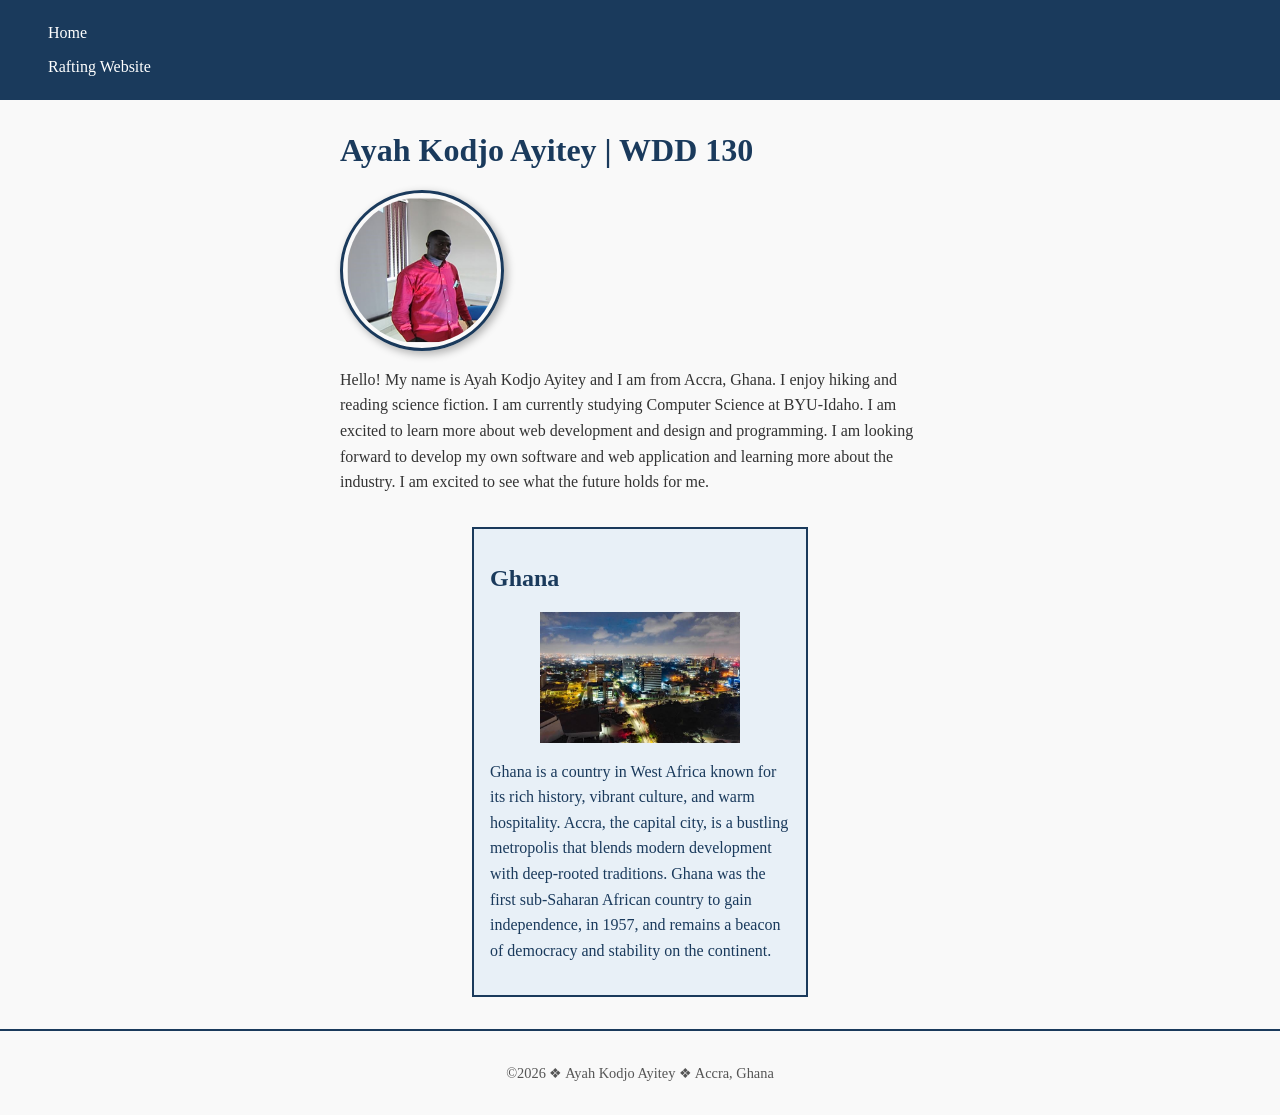
==== wwr/index.html @ 343d41f5 "Add files via upload" ====
<!DOCTYPE html>
<html lang="en-US">

<head>
    <meta charset="utf-8">
    <meta http-equiv="refresh" content="0; url=../index.html">
    <title>Redirecting...</title>
</head>

<body>
    <p>Redirecting to <a href="../index.html">Home</a>...</p>
</body>

</html>
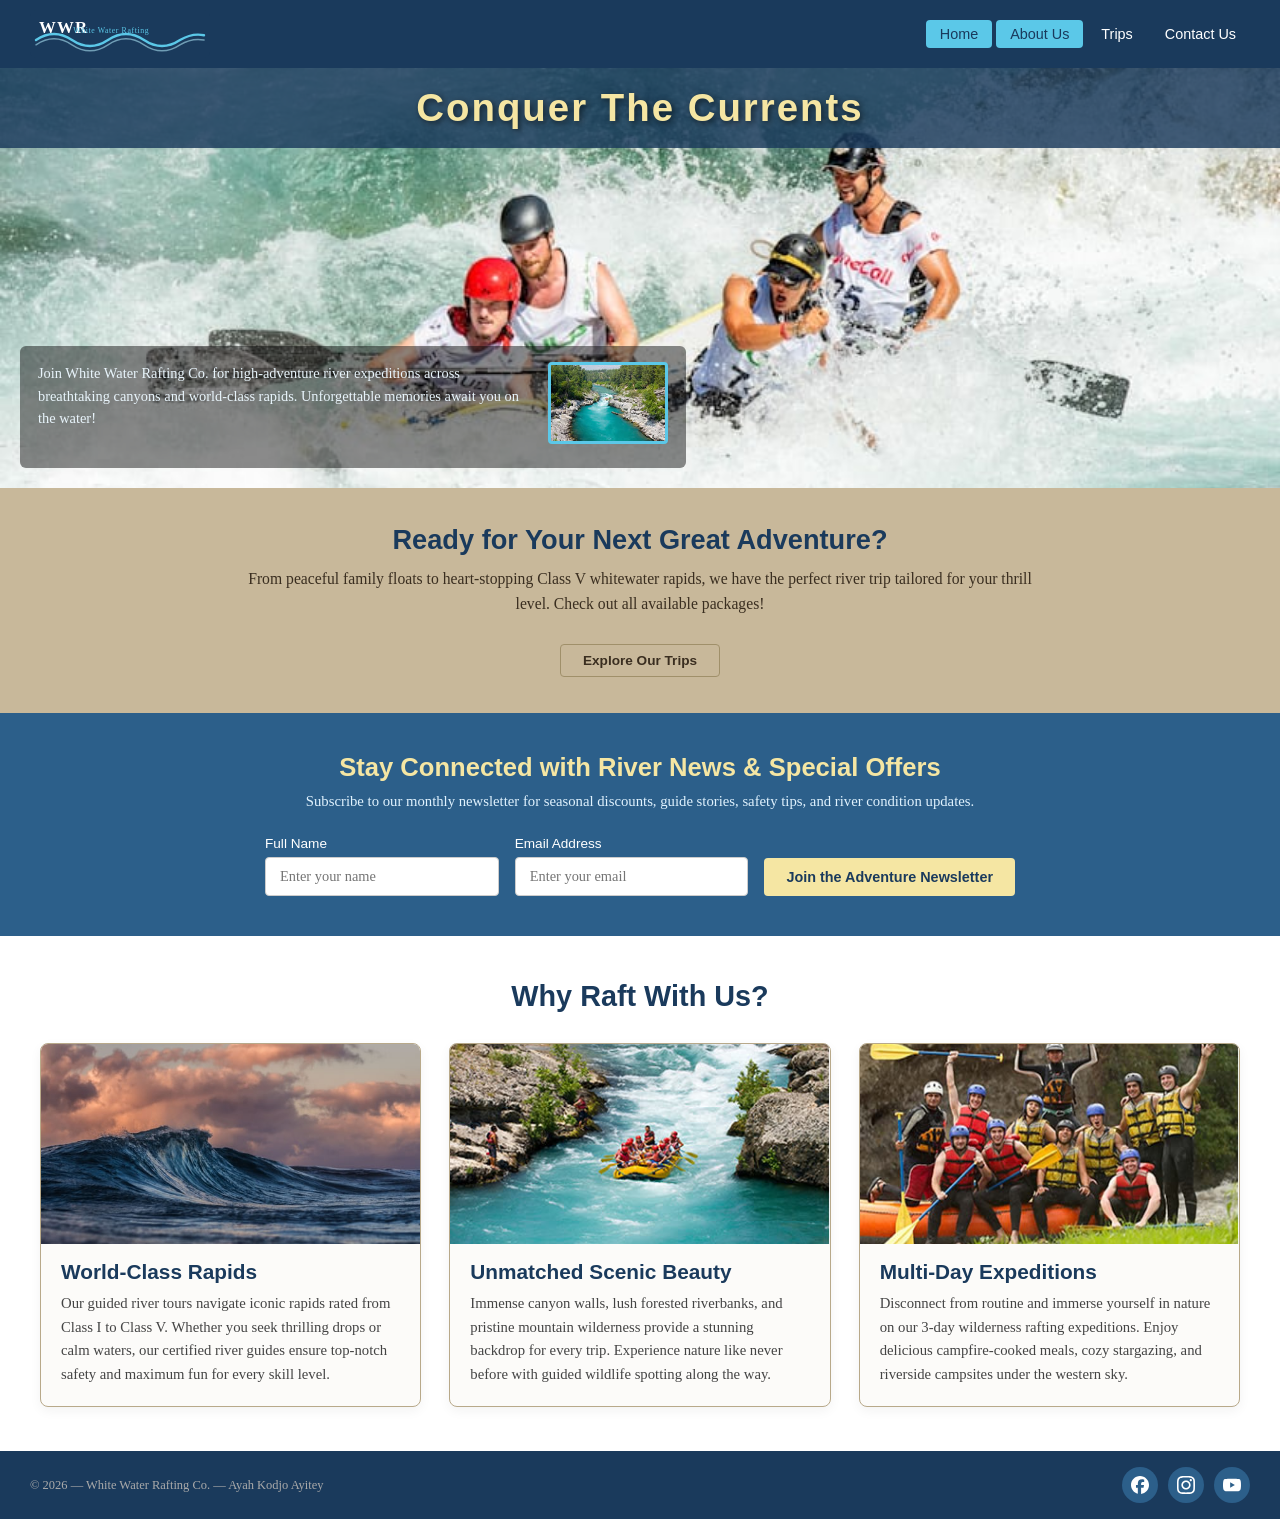
==== commit 9c91b14f: "Add files via upload" ====
--- a/wwr/index.html
+++ b/wwr/index.html
@@ -1,14 +1,115 @@
-<!DOCTYPE html>
-<html lang="en-US">
-
-<head>
-    <meta charset="utf-8">
-    <meta http-equiv="refresh" content="0; url=../index.html">
-    <title>Redirecting...</title>
-</head>
-
-<body>
-    <p>Redirecting to <a href="../index.html">Home</a>...</p>
-</body>
-
+<!DOCTYPE html>
+<html lang="en-US">
+
+<head>
+  <meta charset="utf-8">
+  <meta name="viewport" content="width=device-width, initial-scale=1.0">
+  <meta name="description"
+    content="Welcome to White Water Rafting Co.! Discover thrilling whitewater rafting trips, experienced guides, beautiful river canyons, and family-friendly adventures.">
+  <meta name="author" content="Ayah Kodjo Ayitey">
+  <title>Home | White Water Rafting Co.</title>
+  <link rel="stylesheet" href="styles/rafting.css" type="text/css">
+</head>
+
+<body>
+
+  <!-- ===== HEADER ===== -->
+  <header>
+    <img src="images/logo.svg" alt="White Water Rafting Co. Logo">
+    <nav>
+      <a href="index.html" class="active">Home</a>
+      <a href="about.html">About Us</a>
+      <a href="trips.html">Trips</a>
+      <a href="contact.html">Contact Us</a>
+    </nav>
+  </header>
+
+  <!-- ===== MAIN ===== -->
+  <main>
+
+    <!-- ── HERO BANNER ── -->
+    <div class="hero">
+      <img src="images/hero.jpg" alt="Rafters paddling through white water rapids on a guided river tour">
+      <h1>Conquer The Currents</h1>
+      <article>
+        <img src="images/client.jpg" alt="Rafter smiling in a yellow life jacket">
+        <h2>Unforgettable River Adventures</h2>
+        <p>Join White Water Rafting Co. for high-adventure river expeditions across breathtaking canyons and world-class rapids. Unforgettable memories await you on the water!</p>
+      </article>
+    </div>
+
+    <!-- ── CALL TO ACTION SECTION ── -->
+    <section class="home-cta">
+      <div class="home-cta-content">
+        <h2>Ready for Your Next Great Adventure?</h2>
+        <p>From peaceful family floats to heart-stopping Class V whitewater rapids, we have the perfect river trip tailored for your thrill level. Check out all available packages!</p>
+        <a href="trips.html" class="btn btn-cta">Explore Our Trips</a>
+      </div>
+    </section>
+
+    <!-- ── NEWSLETTER SIGNUP FORM ── -->
+    <section class="newsletter-section">
+      <div class="newsletter-container">
+        <h2>Stay Connected with River News & Special Offers</h2>
+        <p>Subscribe to our monthly newsletter for seasonal discounts, guide stories, safety tips, and river condition updates.</p>
+        <form class="newsletter-form" action="#" method="get">
+          <div class="newsletter-group">
+            <label for="user-name">Full Name</label>
+            <input type="text" id="user-name" name="user-name" placeholder="Enter your name" required>
+          </div>
+          <div class="newsletter-group">
+            <label for="user-email">Email Address</label>
+            <input type="email" id="user-email" name="user-email" placeholder="Enter your email" required>
+          </div>
+          <button type="submit" class="btn btn-signup">Join the Adventure Newsletter</button>
+        </form>
+      </div>
+    </section>
+
+    <!-- ── GRID CONTENT SECTION ── -->
+    <section class="home-grid-section">
+      <h2>Why Raft With Us?</h2>
+      <div class="home-grid">
+        
+        <article class="home-card">
+          <img src="images/rapids.jpg" alt="Exciting whitewater rapids in Devil's Canyon">
+          <h3>World-Class Rapids</h3>
+          <p>Our guided river tours navigate iconic rapids rated from Class I to Class V. Whether you seek thrilling drops or calm waters, our certified river guides ensure top-notch safety and maximum fun for every skill level.</p>
+        </article>
+
+        <article class="home-card">
+          <img src="images/rivers.jpg" alt="Serene river winding through scenic mountain canyons">
+          <h3>Unmatched Scenic Beauty</h3>
+          <p>Immense canyon walls, lush forested riverbanks, and pristine mountain wilderness provide a stunning backdrop for every trip. Experience nature like never before with guided wildlife spotting along the way.</p>
+        </article>
+
+        <article class="home-card">
+          <img src="images/camping.jpg" alt="Rafting campfire camp setup at sunset">
+          <h3>Multi-Day Expeditions</h3>
+          <p>Disconnect from routine and immerse yourself in nature on our 3-day wilderness rafting expeditions. Enjoy delicious campfire-cooked meals, cozy stargazing, and riverside campsites under the western sky.</p>
+        </article>
+
+      </div>
+    </section>
+
+  </main>
+
+  <!-- ===== FOOTER ===== -->
+  <footer>
+    <p>&copy; 2026 &mdash; White Water Rafting Co. &mdash; Ayah Kodjo Ayitey</p>
+    <nav class="socialmedia">
+      <a href="https://www.facebook.com" target="_blank">
+        <img src="images/facebook.svg" alt="Facebook">
+      </a>
+      <a href="https://www.instagram.com" target="_blank">
+        <img src="images/instagram.svg" alt="Instagram">
+      </a>
+      <a href="https://www.youtube.com" target="_blank">
+        <img src="images/youtube.svg" alt="YouTube">
+      </a>
+    </nav>
+  </footer>
+
+</body>
+
 </html>
--- a/wwr/styles/rafting.css
+++ b/wwr/styles/rafting.css
@@ -0,0 +1,987 @@
+/* ============================================================
+   rafting.css  –  White Water Rafting Co.
+   Author: Ayah Kodjo Ayitey
+   ============================================================ */
+
+/* ── CSS Variables ── */
+:root {
+    --primary-color: #1a3a5c;
+    /* deep navy               */
+    --accent1-color: #2c5f8a;
+    /* medium blue             */
+    --accent2-color: #5bc8e8;
+    /* sky/water blue          */
+    --tan-bg: #c8b89a;
+    /* warm tan (thrill band)  */
+    --card-border: #b8a98a;
+    /* muted tan for borders   */
+    --dark-overlay: rgba(0, 0, 0, 0.45);
+    --body-font: Georgia, 'Times New Roman', serif;
+    --heading-font: 'Trebuchet MS', Verdana, sans-serif;
+}
+
+/* ── Reset ── */
+* {
+    margin: 0;
+    padding: 0;
+    box-sizing: border-box;
+}
+
+/* ── Body ── */
+body {
+    font-family: var(--body-font);
+    color: #333;
+    background-color: #f4f1ec;
+}
+
+/* ── Headings ── */
+h1,
+h2,
+h3 {
+    font-family: var(--heading-font);
+    color: var(--primary-color);
+}
+
+/* ======================
+   HEADER  –  CSS Grid
+   ====================== */
+header {
+    background-color: var(--primary-color);
+    display: grid;
+    grid-template-columns: 200px 1fr;
+    align-items: center;
+    padding: 10px 30px;
+    width: 100%;
+}
+
+header img {
+    display: block;
+    width: 180px;
+    height: auto;
+}
+
+/* NAV  –  CSS Flex */
+header nav {
+    display: flex;
+    justify-content: flex-end;
+    gap: 4px;
+    margin: 0;
+    padding: 0;
+}
+
+header nav a {
+    color: #ffffff;
+    text-decoration: none;
+    font-family: var(--heading-font);
+    font-size: 0.9rem;
+    padding: 6px 14px;
+    border-radius: 4px;
+    transition: background-color 0.2s;
+}
+
+header nav a:hover,
+header nav a[href="about.html"] {
+    background-color: var(--accent2-color);
+    color: var(--primary-color);
+}
+
+/* ======================
+   HERO BANNER
+   ====================== */
+.hero {
+    position: relative;
+    width: 100%;
+    overflow: hidden;
+}
+
+.hero > img:first-child {
+    display: block;
+    width: 100%;
+    height: 420px;
+    object-fit: cover;
+}
+
+.hero h1 {
+    position: absolute;
+    top: 0;
+    width: 100%;
+    padding: 18px;
+    text-align: center;
+    font-family: var(--heading-font);
+    font-size: 2.4rem;
+    color: #f5e6a3;
+    background-color: rgba(26, 58, 92, 0.82);
+    letter-spacing: 2px;
+    text-shadow: 2px 2px 6px rgba(0, 0, 0, 0.6);
+}
+
+.hero article {
+    position: absolute;
+    bottom: 20px;
+    left: 20px;
+    width: 52%;
+    background-color: var(--dark-overlay);
+    color: #ffffff;
+    border-radius: 6px;
+    padding: 16px 18px;
+    margin: 0;
+}
+
+.hero article img {
+    float: right;
+    width: 120px;
+    height: auto;
+    margin: 0 0 8px 14px;
+    border: 3px solid var(--accent2-color);
+    border-radius: 4px;
+}
+
+.hero article h2 {
+    /* visually hidden but meaningful for accessibility */
+    position: absolute;
+    width: 1px;
+    height: 1px;
+    overflow: hidden;
+    clip: rect(0, 0, 0, 0);
+    white-space: nowrap;
+}
+
+.hero article p {
+    color: #e8f4fb;
+    font-size: 0.9rem;
+    line-height: 1.55;
+}
+
+/* ── Buttons ── */
+.btn {
+    display: inline-block;
+    padding: 8px 22px;
+    background-color: #c8b89a;
+    color: #3a2e20;
+    font-family: var(--heading-font);
+    font-size: 0.85rem;
+    font-weight: bold;
+    text-decoration: none;
+    border-radius: 4px;
+    border: 1px solid #a0906a;
+    transition: background-color 0.2s, color 0.2s;
+    margin-top: 10px;
+}
+
+.btn:hover {
+    background-color: #a0906a;
+    color: #ffffff;
+}
+
+.btn-light {
+    background-color: rgba(200, 184, 154, 0.25);
+    color: #f0e8d8;
+    border-color: #c8b89a;
+}
+
+.btn-light:hover {
+    background-color: #c8b89a;
+    color: #3a2e20;
+}
+
+/* ======================
+   HISTORY SECTION
+   ====================== */
+.history-section {
+    padding: 40px 30px;
+    background-color: #ffffff;
+}
+
+.history-section h2 {
+    font-size: 1.6rem;
+    margin-bottom: 20px;
+    color: var(--primary-color);
+    text-align: center;
+}
+
+/* 3-column: text | image | text */
+.history-content {
+    display: grid;
+    grid-template-columns: 1fr auto 1fr;
+    gap: 28px;
+    align-items: center;
+}
+
+.history-content img {
+    width: 220px;
+    height: 180px;
+    object-fit: cover;
+    border-radius: 4px;
+    border: 3px solid var(--card-border);
+}
+
+.history-content p {
+    font-size: 0.92rem;
+    line-height: 1.7;
+    color: #333;
+    margin: 0;
+}
+
+/* ======================
+   ADVENTURE AWAITS SECTION
+   ====================== */
+.adventures-section {
+    padding: 40px 30px;
+    background-color: var(--primary-color);
+}
+
+.adventures-section h2 {
+    color: #f5e6a3;
+    font-size: 1.6rem;
+    text-align: center;
+    margin-bottom: 24px;
+}
+
+.adventures-grid {
+    display: flex;
+    gap: 12px;
+    justify-content: center;
+}
+
+.adventures-grid figure {
+    flex: 1;
+    display: flex;
+    flex-direction: column;
+    align-items: center;
+    margin: 0;
+}
+
+.adventures-grid figure img {
+    width: 100%;
+    height: 160px;
+    object-fit: cover;
+    border-radius: 4px;
+    border: 3px solid var(--accent2-color);
+    display: block;
+}
+
+.adventures-grid figcaption {
+    font-family: var(--heading-font);
+    font-size: 0.78rem;
+    color: #d0e8f5;
+    text-align: center;
+    margin-top: 8px;
+    font-style: italic;
+    letter-spacing: 0.5px;
+}
+
+/* ======================
+   "MORE THAN JUST THE THRILL"
+   ====================== */
+.thrill {
+    background-color: var(--tan-bg);
+    display: flex;
+    align-items: center;
+    gap: 0;
+    padding: 40px 30px;
+}
+
+.thrill img {
+    width: 48%;
+    height: auto;
+    object-fit: cover;
+    border-radius: 4px;
+    flex-shrink: 0;
+}
+
+.thrill article {
+    flex: 1;
+    background-color: rgba(80, 70, 55, 0.75);
+    color: #f0e8d8;
+    padding: 30px 28px;
+    margin: 0 0 0 -30px;
+    border-radius: 4px;
+    z-index: 1;
+}
+
+.thrill article h2 {
+    color: #f0e8d8;
+    font-size: 1.35rem;
+    margin-bottom: 12px;
+}
+
+.thrill article p {
+    color: #e0d4c0;
+    font-size: 0.9rem;
+    line-height: 1.65;
+    margin-bottom: 16px;
+}
+
+/* ======================
+   FOOTER
+   ====================== */
+footer {
+    background-color: var(--primary-color);
+    color: #cccccc;
+    display: flex;
+    align-items: center;
+    justify-content: space-between;
+    padding: 16px 30px;
+    width: 100%;
+}
+
+footer p {
+    color: #aaaaaa;
+    font-size: 0.78rem;
+}
+
+/* ── Social icons (Flex, right-aligned) ── */
+.socialmedia {
+    display: flex;
+    align-items: center;
+    gap: 10px;
+    margin: 0;
+    padding: 0;
+}
+
+.socialmedia a {
+    text-decoration: none;
+    display: flex;
+    align-items: center;
+    justify-content: center;
+    width: 36px;
+    height: 36px;
+    border-radius: 50%;
+    background-color: var(--accent1-color);
+    transition: background-color 0.2s;
+}
+
+.socialmedia a:hover {
+    background-color: var(--accent2-color);
+}
+
+.socialmedia img {
+    width: 18px;
+    height: 18px;
+    filter: invert(1);
+    display: block;
+}
+
+/* ======================
+   CONTACT PAGE
+   ====================== */
+
+/* ── Company Info (centered) ── */
+.company-info {
+    text-align: center;
+    padding: 36px 30px 24px;
+    background-color: #ffffff;
+    border: none;
+    margin: 0;
+}
+
+.company-info h1 {
+    font-size: 1.8rem;
+    color: var(--primary-color);
+    margin-bottom: 12px;
+    position: static;
+    background: none;
+    opacity: 1;
+    width: auto;
+    padding: 0;
+    text-align: center;
+    text-shadow: none;
+    letter-spacing: 0;
+}
+
+.company-info address {
+    font-style: normal;
+    line-height: 1.9;
+    font-size: 0.95rem;
+    color: #333;
+    font-weight: bold;
+}
+
+.company-info address a {
+    color: #333;
+    text-decoration: none;
+}
+
+.company-info address a:hover {
+    color: var(--accent1-color);
+    text-decoration: underline;
+}
+
+/* ── Map + Form (2-column grid) ── */
+.map-form {
+    display: grid;
+    grid-template-columns: 1fr 1fr;
+    gap: 0;
+    background-color: #ffffff;
+    border: none;
+    margin: 0;
+    padding: 0 30px 40px;
+}
+
+.map-container {
+    overflow: hidden;
+}
+
+.map-container iframe {
+    display: block;
+    width: 100%;
+    height: 100%;
+    min-height: 450px;
+}
+
+/* ── Contact Form (right column) ── */
+.contact-form {
+    padding: 0 0 0 30px;
+    display: flex;
+    flex-direction: column;
+    gap: 16px;
+}
+
+.form-group {
+    display: grid;
+    grid-template-columns: 120px 1fr;
+    align-items: start;
+    gap: 8px;
+}
+
+.form-group label,
+.form-group .radio-label {
+    font-family: var(--body-font);
+    font-size: 0.9rem;
+    color: #333;
+    padding-top: 8px;
+}
+
+.form-group input[type="text"],
+.form-group input[type="email"],
+.form-group textarea {
+    padding: 8px 10px;
+    border: 1px solid #cccccc;
+    border-radius: 4px;
+    font-family: var(--body-font);
+    font-size: 0.9rem;
+    color: #333;
+    width: 100%;
+    transition: border-color 0.2s;
+}
+
+.form-group input[type="text"]:focus,
+.form-group input[type="email"]:focus,
+.form-group textarea:focus {
+    outline: none;
+    border-color: var(--accent1-color);
+}
+
+.form-group textarea {
+    resize: vertical;
+    min-height: 110px;
+}
+
+/* ── Radio buttons ── */
+.radio-group {
+    display: flex;
+    flex-direction: column;
+    gap: 8px;
+    padding: 4px 0;
+}
+
+.radio-group label {
+    display: flex;
+    align-items: center;
+    gap: 8px;
+    font-size: 0.9rem;
+    color: #333;
+    cursor: pointer;
+    font-family: var(--body-font);
+    padding-top: 0;
+    grid-column: auto;
+}
+
+.radio-group input[type="radio"] {
+    width: 16px;
+    height: 16px;
+    accent-color: var(--accent1-color);
+    cursor: pointer;
+}
+
+/* ── Checkbox ── */
+.checkbox-group {
+    display: flex;
+    align-items: center;
+    gap: 8px;
+    grid-column: 1 / -1;
+}
+
+.checkbox-group label {
+    display: flex;
+    align-items: center;
+    gap: 8px;
+    font-size: 0.88rem;
+    color: #333;
+    cursor: pointer;
+    font-family: var(--body-font);
+    padding-top: 0;
+}
+
+.checkbox-group input[type="checkbox"] {
+    width: 16px;
+    height: 16px;
+    accent-color: var(--accent1-color);
+    cursor: pointer;
+}
+
+/* ── Submit button ── */
+.btn-submit {
+    grid-column: 1 / -1;
+    width: 100%;
+    background-color: #e8e8e8;
+    color: #333;
+    padding: 10px 20px;
+    font-size: 0.95rem;
+    font-family: var(--body-font);
+    border: 1px solid #cccccc;
+    border-radius: 4px;
+    cursor: pointer;
+    transition: background-color 0.2s;
+    text-align: center;
+}
+
+.btn-submit:hover {
+    background-color: var(--accent2-color);
+    color: var(--primary-color);
+}
+
+/* ── Employee Profiles ── */
+.employees {
+    background-color: #f0f0f0;
+    padding: 36px 30px;
+    margin: 0;
+    border: none;
+}
+
+.employees h2 {
+    color: var(--primary-color);
+    text-align: center;
+    font-size: 1.4rem;
+    font-weight: bold;
+    margin-bottom: 24px;
+}
+
+.employee-grid {
+    display: flex;
+    justify-content: center;
+    gap: 30px;
+}
+
+.employee-grid figure {
+    display: flex;
+    flex-direction: column;
+    align-items: center;
+    margin: 0;
+    background-color: #e0e0e0;
+    padding: 16px;
+    border-radius: 4px;
+    width: 180px;
+}
+
+.employee-grid figure img {
+    width: 120px;
+    height: 120px;
+    object-fit: cover;
+    border-radius: 4px;
+    border: 2px solid #cccccc;
+}
+
+.employee-grid figcaption {
+    text-align: center;
+    color: #333;
+    font-family: var(--body-font);
+    font-size: 0.85rem;
+    margin-top: 10px;
+    line-height: 1.4;
+}
+
+.employee-grid figcaption span {
+    color: var(--accent1-color);
+    font-size: 0.8rem;
+    font-style: italic;
+}
+
+/* ======================
+   TRIPS PAGE & GENERAL UTILS
+   ====================== */
+
+/* Active Link State */
+header nav a.active {
+    background-color: var(--accent2-color);
+    color: var(--primary-color);
+}
+
+/* Trips Call to Action (CTA) Banner */
+.trips-cta {
+    background-color: var(--primary-color);
+    color: #ffffff;
+    text-align: center;
+    padding: 40px 20px;
+    margin: 0;
+}
+
+.trips-cta h2 {
+    color: #f5e6a3;
+    font-size: 1.8rem;
+    margin-bottom: 12px;
+}
+
+.trips-cta p {
+    font-size: 1rem;
+    max-width: 720px;
+    margin: 0 auto 20px;
+    line-height: 1.6;
+    color: #e0f2fe;
+}
+
+.trips-cta .btn-cta {
+    display: inline-block;
+    background-color: #f5e6a3;
+    color: var(--primary-color);
+    font-size: 0.95rem;
+    padding: 12px 28px;
+    font-weight: bold;
+    text-transform: uppercase;
+    letter-spacing: 1px;
+    border-radius: 4px;
+    border: none;
+    text-decoration: none;
+    box-shadow: 0 4px 10px rgba(0, 0, 0, 0.2);
+    transition: transform 0.2s, background-color 0.2s;
+}
+
+.trips-cta .btn-cta:hover {
+    background-color: #ffffff;
+    color: var(--primary-color);
+    transform: translateY(-2px);
+}
+
+/* Featured Trips Section */
+.trips-container {
+    padding: 40px 30px;
+    background-color: #ffffff;
+}
+
+.trips-container h2 {
+    text-align: center;
+    font-size: 1.8rem;
+    margin-bottom: 30px;
+    color: var(--primary-color);
+}
+
+/* Trips Grid (Multi-column layout) */
+.trips-grid {
+    display: grid;
+    grid-template-columns: repeat(auto-fit, minmax(280px, 1fr));
+    gap: 28px;
+    max-width: 1200px;
+    margin: 0 auto;
+}
+
+.trip-card {
+    background-color: #fcfbf9;
+    border: 1px solid var(--card-border);
+    border-radius: 8px;
+    overflow: hidden;
+    display: flex;
+    flex-direction: column;
+    box-shadow: 0 4px 12px rgba(0, 0, 0, 0.06);
+    transition: transform 0.2s, box-shadow 0.2s;
+}
+
+.trip-card:hover {
+    transform: translateY(-4px);
+    box-shadow: 0 8px 20px rgba(0, 0, 0, 0.12);
+}
+
+.trip-card img {
+    width: 100%;
+    height: 200px;
+    object-fit: cover;
+    display: block;
+}
+
+.trip-card-content {
+    padding: 20px;
+    display: flex;
+    flex-direction: column;
+    flex-grow: 1;
+}
+
+.trip-card-content h3 {
+    font-size: 1.3rem;
+    color: var(--primary-color);
+    margin-bottom: 10px;
+}
+
+.trip-card-content p {
+    font-size: 0.92rem;
+    line-height: 1.6;
+    color: #444;
+    margin-bottom: 16px;
+    flex-grow: 1;
+}
+
+.trip-details {
+    list-style: none;
+    padding: 10px 0;
+    margin: 0 0 16px 0;
+    font-size: 0.85rem;
+    border-top: 1px dashed #ddd;
+    border-bottom: 1px dashed #ddd;
+}
+
+.trip-details li {
+    margin-bottom: 4px;
+    color: #555;
+}
+
+.trip-details li strong {
+    color: var(--accent1-color);
+}
+
+.trip-card-content .btn {
+    align-self: flex-start;
+    text-align: center;
+    width: 100%;
+}
+
+/* Trips Table Section */
+.trips-table-section {
+    padding: 40px 30px;
+    background-color: #f4f1ec;
+}
+
+.trips-table-section h2 {
+    text-align: center;
+    font-size: 1.8rem;
+    margin-bottom: 24px;
+    color: var(--primary-color);
+}
+
+.table-wrapper {
+    overflow-x: auto;
+    max-width: 1100px;
+    margin: 0 auto;
+    background-color: #ffffff;
+    border-radius: 8px;
+    box-shadow: 0 4px 12px rgba(0, 0, 0, 0.05);
+}
+
+.trips-table {
+    width: 100%;
+    border-collapse: collapse;
+    font-family: var(--body-font);
+    font-size: 0.92rem;
+    text-align: left;
+}
+
+.trips-table thead {
+    background-color: var(--primary-color);
+    color: #ffffff;
+    font-family: var(--heading-font);
+}
+
+.trips-table th,
+.trips-table td {
+    padding: 14px 18px;
+    border-bottom: 1px solid #e0e0e0;
+}
+
+.trips-table th {
+    font-weight: 700;
+    letter-spacing: 0.5px;
+    text-transform: uppercase;
+    font-size: 0.85rem;
+}
+
+.trips-table tbody tr:nth-child(even) {
+    background-color: #f9f8f6;
+}
+
+.trips-table tbody tr:hover {
+    background-color: #e8f4fb;
+}
+
+.trips-table td strong {
+    color: var(--primary-color);
+    font-family: var(--heading-font);
+}
+
+.trips-table td a {
+    color: var(--accent1-color);
+    font-weight: bold;
+    text-decoration: none;
+}
+
+.trips-table td a:hover {
+    text-decoration: underline;
+}
+
+/* ======================
+   HOME PAGE STYLES
+   ====================== */
+
+/* Home Call to Action */
+.home-cta {
+    background-color: var(--tan-bg);
+    padding: 36px 30px;
+    text-align: center;
+}
+
+.home-cta-content {
+    max-width: 800px;
+    margin: 0 auto;
+}
+
+.home-cta h2 {
+    color: var(--primary-color);
+    font-size: 1.7rem;
+    margin-bottom: 10px;
+}
+
+.home-cta p {
+    color: #3a2e20;
+    font-size: 0.98rem;
+    line-height: 1.6;
+    margin-bottom: 18px;
+}
+
+/* Newsletter Section */
+.newsletter-section {
+    background-color: var(--accent1-color);
+    color: #ffffff;
+    padding: 40px 30px;
+    text-align: center;
+}
+
+.newsletter-container {
+    max-width: 750px;
+    margin: 0 auto;
+}
+
+.newsletter-section h2 {
+    color: #f5e6a3;
+    font-size: 1.6rem;
+    margin-bottom: 8px;
+}
+
+.newsletter-section p {
+    color: #e0f2fe;
+    font-size: 0.92rem;
+    margin-bottom: 24px;
+    line-height: 1.5;
+}
+
+.newsletter-form {
+    display: flex;
+    flex-wrap: wrap;
+    gap: 16px;
+    justify-content: center;
+    align-items: flex-end;
+}
+
+.newsletter-group {
+    display: flex;
+    flex-direction: column;
+    text-align: left;
+    flex: 1;
+    min-width: 200px;
+}
+
+.newsletter-group label {
+    font-family: var(--heading-font);
+    font-size: 0.85rem;
+    color: #ffffff;
+    margin-bottom: 6px;
+}
+
+.newsletter-group input {
+    padding: 10px 14px;
+    border: 1px solid #cccccc;
+    border-radius: 4px;
+    font-family: var(--body-font);
+    font-size: 0.9rem;
+    width: 100%;
+}
+
+.btn-signup {
+    background-color: #f5e6a3;
+    color: var(--primary-color);
+    font-family: var(--heading-font);
+    font-weight: bold;
+    font-size: 0.9rem;
+    padding: 11px 22px;
+    border: none;
+    border-radius: 4px;
+    cursor: pointer;
+    transition: background-color 0.2s, transform 0.2s;
+}
+
+.btn-signup:hover {
+    background-color: #ffffff;
+    color: var(--primary-color);
+    transform: translateY(-2px);
+}
+
+/* Home Grid Content */
+.home-grid-section {
+    padding: 44px 30px;
+    background-color: #ffffff;
+}
+
+.home-grid-section h2 {
+    text-align: center;
+    font-size: 1.8rem;
+    margin-bottom: 30px;
+    color: var(--primary-color);
+}
+
+.home-grid {
+    display: grid;
+    grid-template-columns: repeat(auto-fit, minmax(280px, 1fr));
+    gap: 28px;
+    max-width: 1200px;
+    margin: 0 auto;
+}
+
+.home-card {
+    background-color: #fcfbf9;
+    border: 1px solid var(--card-border);
+    border-radius: 8px;
+    overflow: hidden;
+    display: flex;
+    flex-direction: column;
+    box-shadow: 0 4px 12px rgba(0, 0, 0, 0.05);
+    transition: transform 0.2s;
+}
+
+.home-card:hover {
+    transform: translateY(-4px);
+}
+
+.home-card img {
+    width: 100%;
+    height: 200px;
+    object-fit: cover;
+}
+
+.home-card h3 {
+    font-size: 1.3rem;
+    color: var(--primary-color);
+    padding: 16px 20px 8px;
+}
+
+.home-card p {
+    font-size: 0.92rem;
+    line-height: 1.6;
+    color: #444;
+    padding: 0 20px 20px;
+}
+
